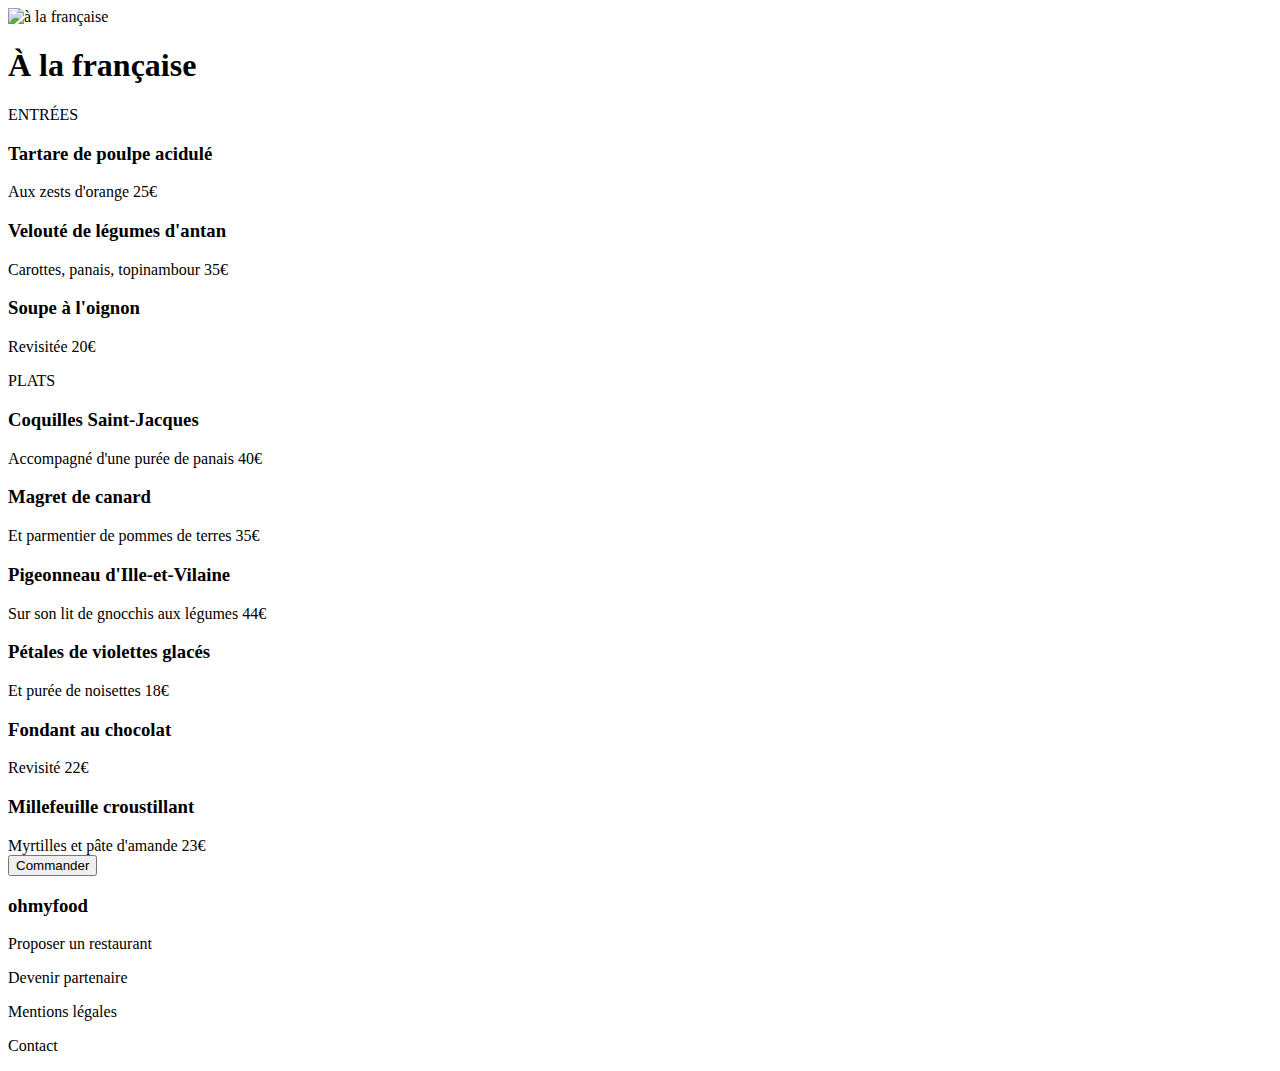
==== a-la-française.html @ fc4d02b4 "fichiers html menus" ====
<!DOCTYPE html>
<html>
    <head>
        <meta charset="utf-8" />
        <link rel="stylesheet" href="française.css" />
        <meta name="viewport" content="width=device-width, initial-scale=1">
        <link rel="preconnect" href="https://fonts.googleapis.com">
        <link rel="preconnect" href="https://fonts.gstatic.com" crossorigin>
        <link href="https://fonts.googleapis.com/css2?family=Roboto:wght@400&family=Shrikhand&display=swap" rel="stylesheet">
        <link rel="stylesheet" href="https://use.fontawesome.com/releases/v5.15.4/css/all.css" integrity="sha384-DyZ88mC6Up2uqS4h/KRgHuoeGwBcD4Ng9SiP4dIRy0EXTlnuz47vAwmeGwVChigm" crossorigin="anonymous">
        <title>À la française</title>
    </head>
    <body>
        <main>
            <section class="menu">
                <img class="card__img" src="images/toa-heftiba-DQKerTsQwi0-unsplash.jpg" alt="à la française">
                <h1 class="menu__title">À la française</h1>
                <i class="far fa-heart"></i>
                <div class="menu__section">
                    <p>ENTRÉES</p>
                    <div class="menu__item">
                        <h3>Tartare de poulpe acidulé</h3>
                        <span>Aux zests d'orange</span>
                        <span>25€</span>
                    </div>
                    <div class="menu__item">
                        <h3>Velouté de légumes d'antan</h3>
                        <span>Carottes, panais, topinambour</span>
                        <span>35€</span>
                    </div>
                    <div class="menu__item">
                        <h3>Soupe à l'oignon</h3>
                        <span>Revisitée</span>
                        <span>20€</span>
                    </div>
                </div>
                <div class="menu__section">
                    <p>PLATS</p>
                    <div class="menu__item">
                        <h3>Coquilles Saint-Jacques</h3>
                        <span>Accompagné d'une purée de panais</span>
                        <span>40€</span>
                    </div><div class="menu__item">
                        <h3>Magret de canard</h3>
                        <span>Et parmentier de pommes de terres</span>
                        <span>35€</span>
                    </div><div class="menu__item">
                        <h3>Pigeonneau d'Ille-et-Vilaine</h3>
                        <span>Sur son lit de gnocchis aux légumes</span>
                        <span>44€</span>
                    </div>
                </div>
                <div class="menu__section">
                    <div class="menu__item">
                        <h3>Pétales de violettes glacés</h3>
                        <span>Et purée de noisettes</span>
                        <span>18€</span>
                    </div><div class="menu__item">
                        <h3>Fondant au chocolat</h3>
                        <span>Revisité</span>
                        <span>22€</span>
                    </div><div class="menu__item">
                        <h3>Millefeuille croustillant</h3>
                        <span>Myrtilles et pâte d'amande</span>
                        <span>23€</span>
                    </div>
                </div>
            </section>
            <button class="order">Commander</button>
        </main>
        <footer>
            <h3 class="logo">ohmyfood</h3>
            <p><i class="fas fa-utensils"></i>Proposer un restaurant</p>
            <p><i class="fas fa-hands-helping"></i>Devenir partenaire</p>
            <p>Mentions légales</p>
            <p>Contact</p>
        </footer>
    </body>
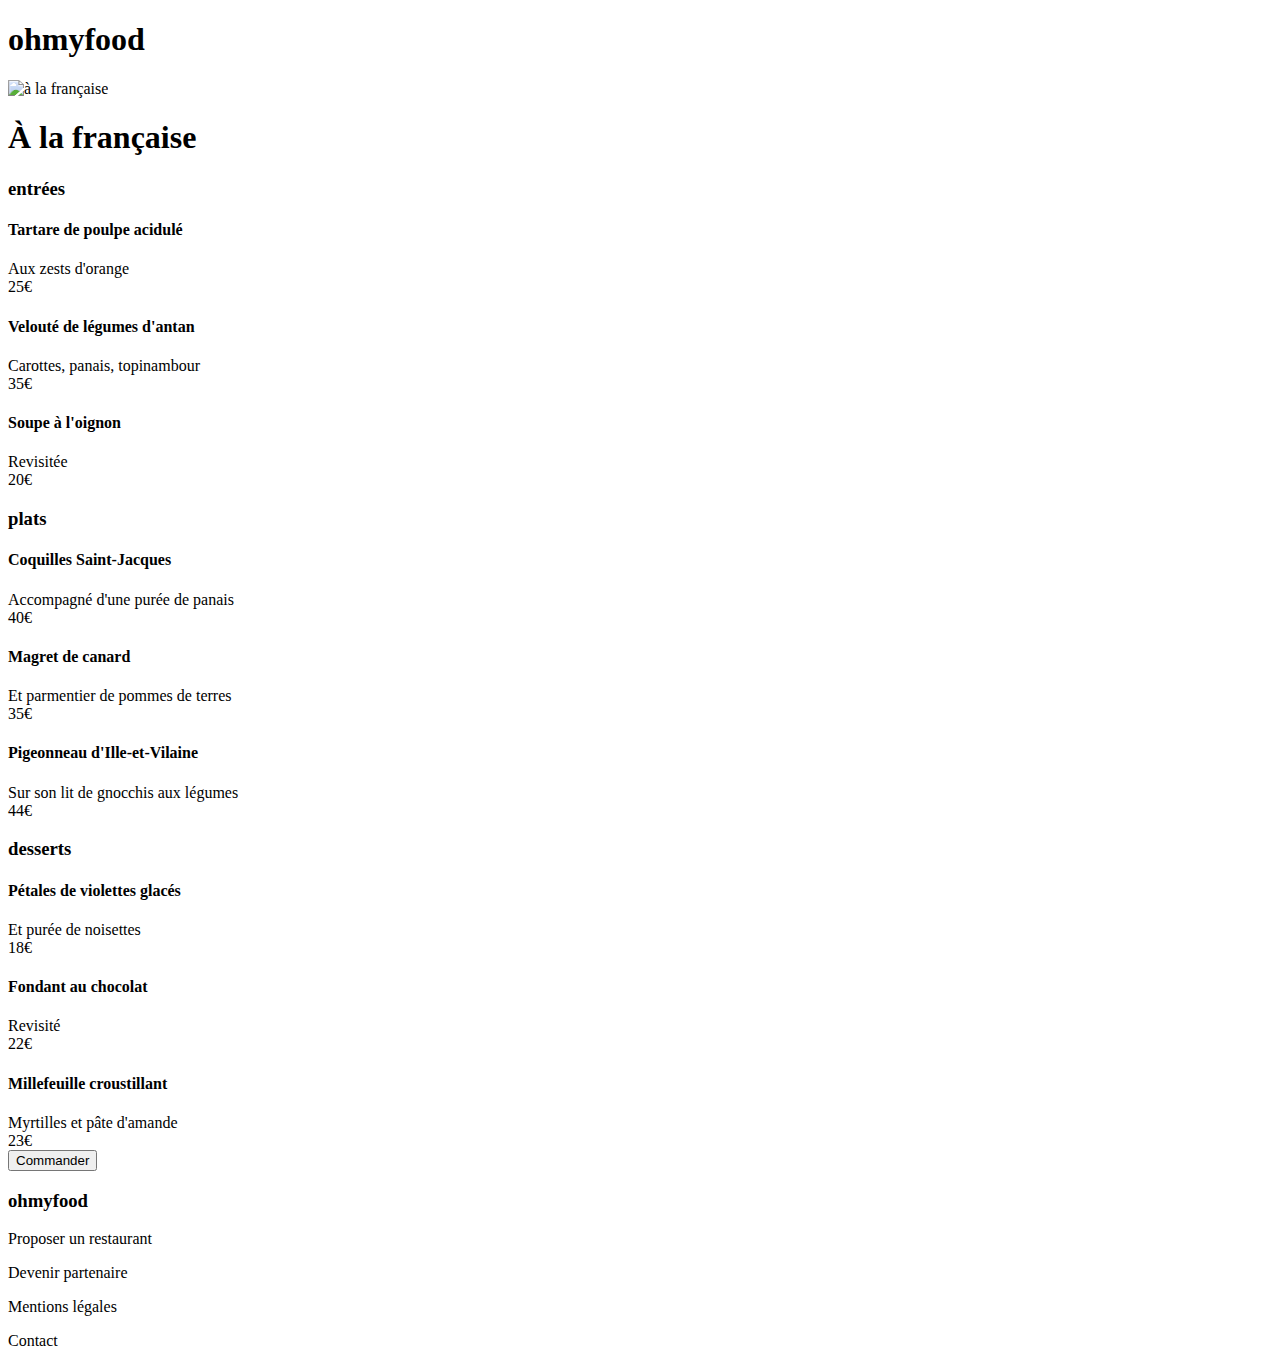
==== commit da8a5012: "Html des menus" ====
--- a/a-la-française.html
+++ b/a-la-française.html
@@ -2,7 +2,7 @@
 <html>
     <head>
         <meta charset="utf-8" />
-        <link rel="stylesheet" href="française.css" />
+        <link rel="stylesheet" href="menu.css" />
         <meta name="viewport" content="width=device-width, initial-scale=1">
         <link rel="preconnect" href="https://fonts.googleapis.com">
         <link rel="preconnect" href="https://fonts.gstatic.com" crossorigin>
@@ -11,62 +11,91 @@
         <title>À la française</title>
     </head>
     <body>
-        <main>
-            <section class="menu">
-                <img class="card__img" src="images/toa-heftiba-DQKerTsQwi0-unsplash.jpg" alt="à la française">
-                <h1 class="menu__title">À la française</h1>
+        <header>
+            <i class="fas fa-arrow-left"></i>
+            <h1 class="title">ohmyfood</h1>
+        </header>
+        <img class="menu__img" src="images/toa-heftiba-DQKerTsQwi0-unsplash.jpg" alt="à la française">
+        <main class="menu">
+            <div class="menu__header">
+                <h1 class="menu__header--title">À la française</h1>
                 <i class="far fa-heart"></i>
-                <div class="menu__section">
-                    <p>ENTRÉES</p>
-                    <div class="menu__item">
-                        <h3>Tartare de poulpe acidulé</h3>
+            </div>
+            <div class="menu__section">
+                <h3 class="menu__section--title">entrées</h3>
+                <div class="menu__item">
+                    <div class="menu__item--text">
+                        <h4>Tartare de poulpe acidulé</h4>
                         <span>Aux zests d'orange</span>
-                        <span>25€</span>
                     </div>
-                    <div class="menu__item">
-                        <h3>Velouté de légumes d'antan</h3>
+                    <span class="menu__price">25€</span>
+                </div>
+                <div class="menu__item">
+                    <div class="menu__item--text">
+                        <h4>Velouté de légumes d'antan</h4>
                         <span>Carottes, panais, topinambour</span>
-                        <span>35€</span>
                     </div>
-                    <div class="menu__item">
-                        <h3>Soupe à l'oignon</h3>
+                    <span class="menu__price">35€</span>
+                </div>
+                <div class="menu__item">
+                    <div class="menu__item--text">
+                        <h4>Soupe à l'oignon</h4>
                         <span>Revisitée</span>
-                        <span>20€</span>
                     </div>
+                    <span class="menu__price">20€</span>
                 </div>
-                <div class="menu__section">
-                    <p>PLATS</p>
-                    <div class="menu__item">
-                        <h3>Coquilles Saint-Jacques</h3>
+            </div>
+            <div class="menu__section">
+                <h3 class="menu__section--title">plats</h3>
+                <div class="menu__item">
+                    <div class="menu__item--text">
+                        <h4>Coquilles Saint-Jacques</h4>
                         <span>Accompagné d'une purée de panais</span>
-                        <span>40€</span>
-                    </div><div class="menu__item">
-                        <h3>Magret de canard</h3>
+                    </div>
+                    <span class="menu__price">40€</span>
+                </div>
+                <div class="menu__item">
+                    <div class="menu__item--text">
+                        <h4>Magret de canard</h4>
                         <span>Et parmentier de pommes de terres</span>
-                        <span>35€</span>
-                    </div><div class="menu__item">
-                        <h3>Pigeonneau d'Ille-et-Vilaine</h3>
+                    </div>
+                    <span class="menu__price">35€</span>
+                </div>
+                <div class="menu__item">
+                    <div class="menu__item--text">
+                        <h4>Pigeonneau d'Ille-et-Vilaine</h4>
                         <span>Sur son lit de gnocchis aux légumes</span>
-                        <span>44€</span>
                     </div>
+                    <span class="menu__price">44€</span>
                 </div>
-                <div class="menu__section">
-                    <div class="menu__item">
-                        <h3>Pétales de violettes glacés</h3>
+            </div>
+            <div class="menu__section">
+                <h3 class="menu__section--title">desserts</h3>
+                <div class="menu__item">
+                    <div class="menu__item--text">
+                        <h4>Pétales de violettes glacés</h4>
                         <span>Et purée de noisettes</span>
-                        <span>18€</span>
-                    </div><div class="menu__item">
-                        <h3>Fondant au chocolat</h3>
+                    </div>
+                    <span class="menu__price">18€</span>
+                </div>
+                <div class="menu__item">
+                    <div class="menu__item--text">
+                        <h4>Fondant au chocolat</h4>
                         <span>Revisité</span>
-                        <span>22€</span>
-                    </div><div class="menu__item">
-                        <h3>Millefeuille croustillant</h3>
+                    </div>
+                    <span class="menu__price">22€</span>
+                </div>
+                <div class="menu__item">
+                    <div class="menu__item--text">
+                        <h4>Millefeuille croustillant</h4>
                         <span>Myrtilles et pâte d'amande</span>
-                        <span>23€</span>
                     </div>
+                    <span class="menu__price">23€</span>
                 </div>
-            </section>
-            <button class="order">Commander</button>
+            </div>
+            <div class="btn">
+                <button class="btn__order">Commander</button>
+            </div>
         </main>
         <footer>
             <h3 class="logo">ohmyfood</h3>
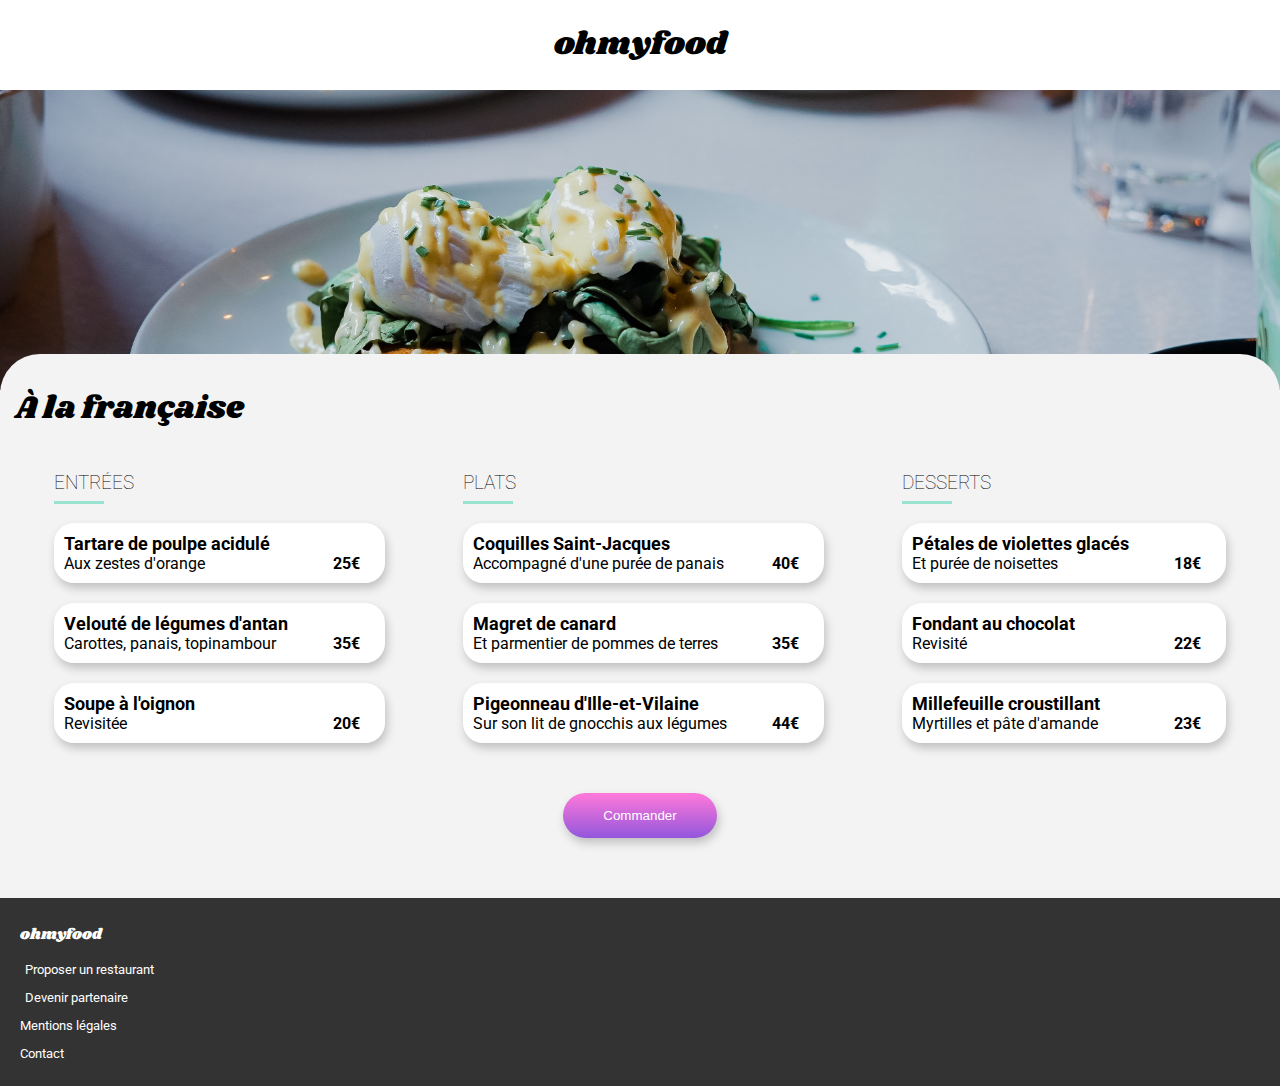
==== commit 81cd2c83: "site animation menu +debut animation coeur + responsive" ====
--- a/a-la-française.html
+++ b/a-la-française.html
@@ -12,7 +12,7 @@
     </head>
     <body>
         <header>
-            <i class="fas fa-arrow-left"></i>
+            <a href="index.html"><i class="fas fa-arrow-left"></i></a>
             <h1 class="title">ohmyfood</h1>
         </header>
         <img class="menu__img" src="images/toa-heftiba-DQKerTsQwi0-unsplash.jpg" alt="à la française">
@@ -20,77 +20,89 @@
             <div class="menu__header">
                 <h1 class="menu__header--title">À la française</h1>
                 <i class="far fa-heart"></i>
+                <i class="fas fa-heart"></i>
             </div>
-            <div class="menu__section">
-                <h3 class="menu__section--title">entrées</h3>
-                <div class="menu__item">
-                    <div class="menu__item--text">
-                        <h4>Tartare de poulpe acidulé</h4>
-                        <span>Aux zests d'orange</span>
+            <div class="menu__sections">
+                <div class="menu__section">
+                    <h3 class="menu__section--title">entrées</h3>
+                    <div class="menu__item">
+                        <div class="menu__item--text">
+                            <h4>Tartare de poulpe acidulé</h4>
+                            <span>Aux zestes d'orange</span>
+                        </div>
+                        <span class="menu__price">25€</span>
+                        <div class="menu__check"><i class="fas fa-check"></i></div>
                     </div>
-                    <span class="menu__price">25€</span>
+                    <div class="menu__item">
+                        <div class="menu__item--text">
+                            <h4>Velouté de légumes d'antan</h4>
+                            <span>Carottes, panais, topinambour</span>
+                        </div>
+                        <span class="menu__price">35€</span>
+                        <div class="menu__check"><i class="fas fa-check"></i></div>
+                    </div>
+                    <div class="menu__item">
+                        <div class="menu__item--text">
+                            <h4>Soupe à l'oignon</h4>
+                            <span>Revisitée</span>
+                        </div>
+                        <span class="menu__price">20€</span>
+                        <div class="menu__check"><i class="fas fa-check"></i></div>
+                    </div>
                 </div>
-                <div class="menu__item">
-                    <div class="menu__item--text">
-                        <h4>Velouté de légumes d'antan</h4>
-                        <span>Carottes, panais, topinambour</span>
+                <div class="menu__section">
+                    <h3 class="menu__section--title">plats</h3>
+                    <div class="menu__item">
+                        <div class="menu__item--text">
+                            <h4>Coquilles Saint-Jacques</h4>
+                            <span>Accompagné d'une purée de panais</span>
+                        </div>
+                        <span class="menu__price">40€</span>
+                        <div class="menu__check"><i class="fas fa-check"></i></div>
                     </div>
-                    <span class="menu__price">35€</span>
+                    <div class="menu__item">
+                        <div class="menu__item--text">
+                            <h4>Magret de canard</h4>
+                            <span>Et parmentier de pommes de terres</span>
+                        </div>
+                        <span class="menu__price">35€</span>
+                        <div class="menu__check"><i class="fas fa-check"></i></div>
+                    </div>
+                    <div class="menu__item">
+                        <div class="menu__item--text">
+                            <h4>Pigeonneau d'Ille-et-Vilaine</h4>
+                            <span>Sur son lit de gnocchis aux légumes</span>
+                        </div>
+                        <span class="menu__price">44€</span>
+                        <div class="menu__check"><i class="fas fa-check"></i></div>
+                    </div>
                 </div>
-                <div class="menu__item">
-                    <div class="menu__item--text">
-                        <h4>Soupe à l'oignon</h4>
-                        <span>Revisitée</span>
+                <div class="menu__section">
+                    <h3 class="menu__section--title">desserts</h3>
+                    <div class="menu__item">
+                        <div class="menu__item--text">
+                            <h4>Pétales de violettes glacés</h4>
+                            <span>Et purée de noisettes</span>
+                        </div>
+                        <span class="menu__price">18€</span>
+                        <div class="menu__check"><i class="fas fa-check"></i></div>
                     </div>
-                    <span class="menu__price">20€</span>
-                </div>
-            </div>
-            <div class="menu__section">
-                <h3 class="menu__section--title">plats</h3>
-                <div class="menu__item">
-                    <div class="menu__item--text">
-                        <h4>Coquilles Saint-Jacques</h4>
-                        <span>Accompagné d'une purée de panais</span>
+                    <div class="menu__item">
+                        <div class="menu__item--text">
+                            <h4>Fondant au chocolat</h4>
+                            <span>Revisité</span>
+                        </div>
+                        <span class="menu__price">22€</span>
+                        <div class="menu__check"><i class="fas fa-check"></i></div>
                     </div>
-                    <span class="menu__price">40€</span>
-                </div>
-                <div class="menu__item">
-                    <div class="menu__item--text">
-                        <h4>Magret de canard</h4>
-                        <span>Et parmentier de pommes de terres</span>
+                    <div class="menu__item">
+                        <div class="menu__item--text">
+                            <h4>Millefeuille croustillant</h4>
+                            <span>Myrtilles et pâte d'amande</span>
+                        </div>
+                        <span class="menu__price">23€</span>
+                        <div class="menu__check"><i class="fas fa-check"></i></div>
                     </div>
-                    <span class="menu__price">35€</span>
-                </div>
-                <div class="menu__item">
-                    <div class="menu__item--text">
-                        <h4>Pigeonneau d'Ille-et-Vilaine</h4>
-                        <span>Sur son lit de gnocchis aux légumes</span>
-                    </div>
-                    <span class="menu__price">44€</span>
-                </div>
-            </div>
-            <div class="menu__section">
-                <h3 class="menu__section--title">desserts</h3>
-                <div class="menu__item">
-                    <div class="menu__item--text">
-                        <h4>Pétales de violettes glacés</h4>
-                        <span>Et purée de noisettes</span>
-                    </div>
-                    <span class="menu__price">18€</span>
-                </div>
-                <div class="menu__item">
-                    <div class="menu__item--text">
-                        <h4>Fondant au chocolat</h4>
-                        <span>Revisité</span>
-                    </div>
-                    <span class="menu__price">22€</span>
-                </div>
-                <div class="menu__item">
-                    <div class="menu__item--text">
-                        <h4>Millefeuille croustillant</h4>
-                        <span>Myrtilles et pâte d'amande</span>
-                    </div>
-                    <span class="menu__price">23€</span>
                 </div>
             </div>
             <div class="btn">
@@ -102,6 +114,6 @@
             <p><i class="fas fa-utensils"></i>Proposer un restaurant</p>
             <p><i class="fas fa-hands-helping"></i>Devenir partenaire</p>
             <p>Mentions légales</p>
-            <p>Contact</p>
+            <a href="mailto:ohmyfood@gmail.com">Contact</a>
         </footer>
     </body>--- a/menu.css
+++ b/menu.css
@@ -0,0 +1,277 @@
+* {
+  -webkit-box-sizing: border-box;
+          box-sizing: border-box;
+}
+
+/* variables */
+/*keyframe check*/
+@-webkit-keyframes appear {
+  0% {
+    opacity: 0;
+    -webkit-transform: translate3d(0, 30px, 0);
+            transform: translate3d(0, 30px, 0);
+  }
+  100% {
+    opacity: 1;
+    -webkit-transform: translate3d(0, 0, 0);
+            transform: translate3d(0, 0, 0);
+  }
+}
+@keyframes appear {
+  0% {
+    opacity: 0;
+    -webkit-transform: translate3d(0, 30px, 0);
+            transform: translate3d(0, 30px, 0);
+  }
+  100% {
+    opacity: 1;
+    -webkit-transform: translate3d(0, 0, 0);
+            transform: translate3d(0, 0, 0);
+  }
+}
+
+/* style */
+html {
+  font-family: roboto, sans-serif;
+  max-width: 768px;
+  margin: 0 auto;
+}
+
+body {
+  margin: 0;
+}
+
+header {
+  position: relative;
+}
+
+header i {
+  color: black;
+  position: absolute;
+  top: 10px;
+  left: 20px;
+  font-size: x-large;
+}
+
+.title {
+  font-family: shrikhand, serif;
+  font-weight: 500;
+  text-align: center;
+}
+
+img {
+  max-width: 100%;
+  width: 100%;
+  max-height: 300px;
+  -o-object-fit: cover;
+     object-fit: cover;
+}
+
+.menu {
+  background-color: #f3f3f3;
+  border-radius: 40px 40px 0 0;
+  padding: 10px 15px;
+  z-index: 1;
+  margin-top: -40px;
+  position: relative;
+}
+
+.menu__header {
+  padding-right: 10px;
+  display: -webkit-box;
+  display: -ms-flexbox;
+  display: flex;
+  -webkit-box-align: center;
+      -ms-flex-align: center;
+          align-items: center;
+  -webkit-box-pack: justify;
+      -ms-flex-pack: justify;
+          justify-content: space-between;
+}
+
+.menu__header--title {
+  font-family: shrikhand, serif;
+  font-weight: 500;
+}
+
+.menu__header i {
+  font-size: x-large;
+  position: absolute;
+  right: 40px;
+}
+
+.menu__header .fas {
+  color: transparent;
+  background-image: -webkit-gradient(linear, left bottom, left top, from(#9356dc), to(#ff79dA));
+  background-image: linear-gradient(0deg, #9356dc, #ff79dA);
+  background-clip: text;
+  opacity: 0;
+  -webkit-transition-duration: 300ms;
+          transition-duration: 300ms;
+}
+
+.menu__header .fas:hover {
+  opacity: 1;
+}
+
+.menu__section--title {
+  text-transform: uppercase;
+  font-weight: lighter;
+  position: relative;
+  padding-bottom: 10px;
+}
+
+.menu__section--title::after {
+  content: "";
+  width: 50px;
+  height: 3px;
+  background-color: #99e2d0;
+  position: absolute;
+  left: 0;
+  bottom: 0;
+}
+
+.menu__item {
+  width: 100%;
+  display: -webkit-box;
+  display: -ms-flexbox;
+  display: flex;
+  background-color: white;
+  border-radius: 20px;
+  margin-bottom: 20px;
+  -webkit-box-shadow: 2px 5px 10px silver;
+          box-shadow: 2px 5px 10px silver;
+  overflow: hidden;
+  cursor: pointer;
+  -webkit-animation: appear 800ms ease both;
+          animation: appear 800ms ease both;
+}
+
+.menu__item--text {
+  padding: 10px 20px 10px 10px;
+  overflow: hidden;
+  text-overflow: ellipsis;
+  white-space: nowrap;
+}
+
+.menu__item--text h4 {
+  margin: 0;
+  font-size: large;
+}
+
+.menu__item--text p {
+  margin: 0;
+}
+
+.menu__price {
+  margin-left: auto;
+  display: -webkit-box;
+  display: -ms-flexbox;
+  display: flex;
+  -webkit-box-align: end;
+      -ms-flex-align: end;
+          align-items: flex-end;
+  font-weight: bold;
+  padding: 10px 25px;
+}
+
+.menu__check {
+  width: 60px;
+  background-color: #99e2d0;
+  margin-right: -60px;
+  display: -webkit-box;
+  display: -ms-flexbox;
+  display: flex;
+  -webkit-box-align: center;
+      -ms-flex-align: center;
+          align-items: center;
+  -webkit-box-pack: center;
+      -ms-flex-pack: center;
+          justify-content: center;
+  -webkit-transition-duration: 500ms;
+          transition-duration: 500ms;
+}
+
+.menu__check i {
+  background-color: white;
+  color: #99e2d0;
+  border-radius: 100px;
+  padding: 5px;
+}
+
+.menu__item:hover > .menu__check {
+  margin-right: 0;
+}
+
+.btn {
+  display: -webkit-box;
+  display: -ms-flexbox;
+  display: flex;
+  -webkit-box-pack: center;
+      -ms-flex-pack: center;
+          justify-content: center;
+}
+
+.btn__order {
+  border: none;
+  border-radius: 30px;
+  color: white;
+  padding: 15px 40px 15px 40px;
+  margin: 30px 0 50px 0;
+  background-image: -webkit-gradient(linear, left bottom, left top, from(#9356dc), to(#ff79dA));
+  background-image: linear-gradient(0deg, #9356dc, #ff79dA);
+  -webkit-box-shadow: 2px 5px 10px silver;
+          box-shadow: 2px 5px 10px silver;
+  cursor: pointer;
+}
+
+.btn__order:hover {
+  -webkit-transition: 300ms;
+  transition: 300ms;
+  opacity: 0.90;
+  -webkit-box-shadow: 2px 5px 10px #414141;
+          box-shadow: 2px 5px 10px #414141;
+}
+
+footer {
+  font-size: small;
+  color: white;
+  background-color: #333333;
+  padding: 10px 20px 25px;
+}
+
+.logo {
+  font-family: shrikhand, serif;
+  font-weight: 500;
+}
+
+footer i {
+  margin-right: 5px;
+  font-size: smaller;
+}
+
+footer a {
+  text-decoration: none;
+  color: white;
+}
+
+@media (min-width: 768px) {
+  html {
+    max-width: 991px;
+  }
+}
+
+@media (min-width: 992px) {
+  html {
+    max-width: 1400px;
+  }
+  .menu__sections {
+    display: -webkit-box;
+    display: -ms-flexbox;
+    display: flex;
+  }
+  .menu__section {
+    margin: auto;
+  }
+}
+/*# sourceMappingURL=menu.css.map */